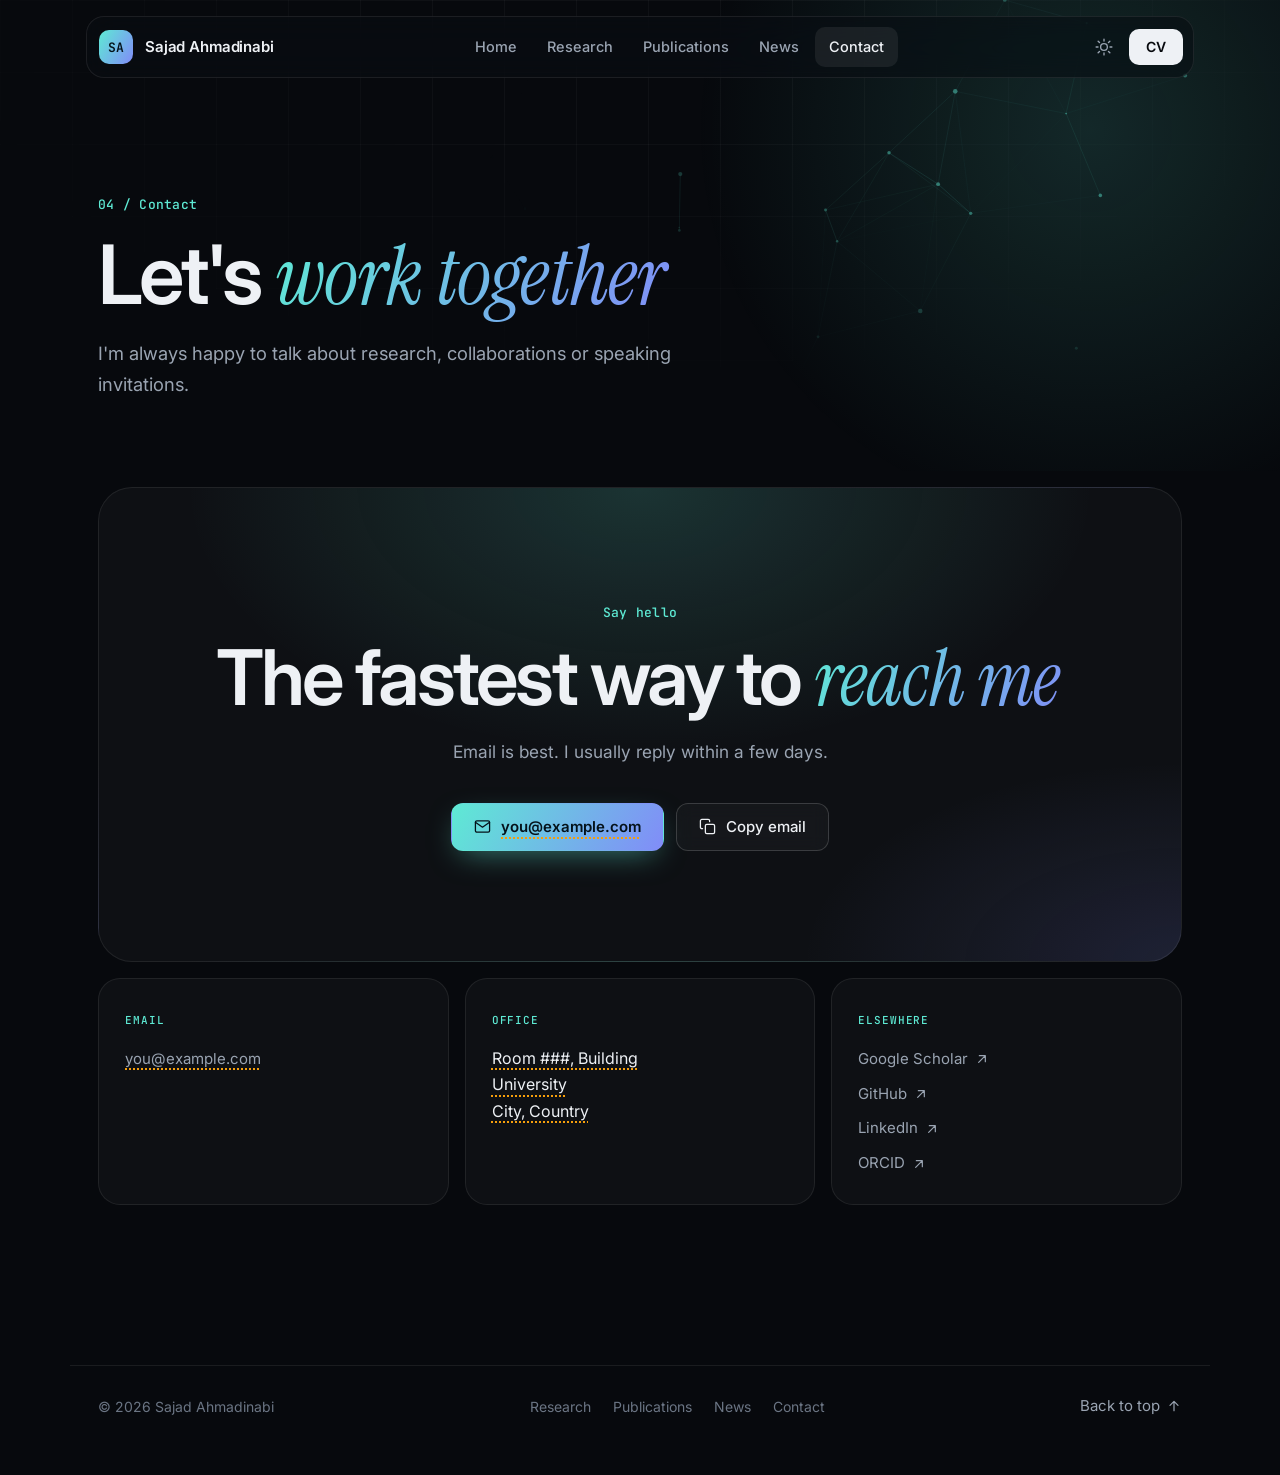
==== contact.html @ 26231489 "Split into five pages and add rocket-to-Moon scroll animation Home, Research, Publications, News and" ====
<!DOCTYPE html>
<html lang="en" data-theme="dark">
<head>
  <meta charset="utf-8">
  <meta name="viewport" content="width=device-width, initial-scale=1">
  <title>Contact · Sajad Ahmadinabi</title>
  <meta name="description" content="How to get in touch with Sajad Ahmadinabi.">
  <meta name="theme-color" content="#07090d">
  <meta property="og:type" content="website">
  <meta property="og:title" content="Contact · Sajad Ahmadinabi">
  <meta property="og:url" content="https://sajadahmadi14.github.io/contact.html">
  <script>
    (function () {
      var root = document.documentElement;
      root.classList.add('js');
      try { var t = localStorage.getItem('theme'); if (t) root.dataset.theme = t; } catch (e) {}
    })();
  </script>
  <link rel="icon" href="favicon.svg" type="image/svg+xml">
  <link rel="preconnect" href="https://fonts.googleapis.com">
  <link rel="preconnect" href="https://fonts.gstatic.com" crossorigin>
  <link href="https://fonts.googleapis.com/css2?family=Inter:wght@400;500;600;700&family=Instrument+Serif:ital@0;1&family=JetBrains+Mono:wght@400;500&display=swap" rel="stylesheet">
  <link rel="stylesheet" href="style.css">
  <script src="script.js" defer></script>
</head>
<body id="top">
  <div class="bg-grid" aria-hidden="true"></div>

  <header class="nav-wrap">
    <nav class="nav" aria-label="Main">
      <a href="index.html" class="logo" aria-label="Home">
        <span class="logo-mark">SA</span>
        <span class="logo-text">Sajad Ahmadinabi</span>
      </a>
      <div class="nav-links" id="nav-links">
        <a href="index.html">Home</a>
        <a href="research.html">Research</a>
        <a href="publications.html">Publications</a>
        <a href="news.html">News</a>
        <a href="contact.html" aria-current="page">Contact</a>
      </div>
      <div class="nav-actions">
        <button class="icon-btn" id="theme-toggle" type="button" aria-label="Switch between light and dark mode">
          <svg class="icon-sun" viewBox="0 0 24 24" aria-hidden="true"><circle cx="12" cy="12" r="4.5"/><path d="M12 1.5v2.5M12 20v2.5M4.2 4.2l1.8 1.8M18 18l1.8 1.8M1.5 12H4M20 12h2.5M4.2 19.8 6 18M18 6l1.8-1.8"/></svg>
          <svg class="icon-moon" viewBox="0 0 24 24" aria-hidden="true"><path d="M21 12.8A9 9 0 1 1 11.2 3a7 7 0 0 0 9.8 9.8z"/></svg>
        </button>
        <a class="btn btn-small" href="cv.pdf">CV</a>
        <button class="icon-btn menu-btn" id="menu-toggle" type="button" aria-label="Open menu" aria-expanded="false" aria-controls="nav-links">
          <svg viewBox="0 0 24 24" aria-hidden="true"><path d="M4 7h16M4 12h16M4 17h16"/></svg>
        </button>
      </div>
    </nav>
  </header>

  <main>
    <header class="page-hero">
      <canvas id="network" aria-hidden="true"></canvas>
      <div class="hero-glow glow-a" aria-hidden="true"></div>
      <div class="container">
        <span class="section-num reveal">04 / Contact</span>
        <h1 class="page-title reveal" style="--d:1">Let's <em>work together</em></h1>
        <p class="page-sub reveal" style="--d:2">I'm always happy to talk about research, collaborations or speaking invitations.</p>
      </div>
    </header>

    <section class="section section-tight" aria-label="Contact details">
      <div class="container">
        <!-- Your email appears 4 times on this page (search for you@example.com) and once on the home page. -->
        <div class="contact-card reveal">
          <span class="section-num">Say hello</span>
          <h2>The fastest way to <em>reach me</em></h2>
          <p>Email is best. I usually reply within a few days.</p>
          <div class="contact-actions">
            <a class="btn btn-primary" href="mailto:you@example.com">
              <svg viewBox="0 0 24 24" aria-hidden="true"><rect x="2" y="4" width="20" height="16" rx="2"/><path d="m22 6-10 7L2 6"/></svg>
              <span class="todo">you@example.com</span>
            </a>
            <button class="btn btn-ghost" id="copy-email" type="button" data-email="you@example.com">
              <svg viewBox="0 0 24 24" aria-hidden="true"><rect x="9" y="9" width="13" height="13" rx="2"/><path d="M5 15H4a2 2 0 0 1-2-2V4a2 2 0 0 1 2-2h9a2 2 0 0 1 2 2v1"/></svg>
              <span>Copy email</span>
            </button>
          </div>
        </div>

        <div class="contact-grid">
          <div class="info-card reveal">
            <span class="info-label">Email</span>
            <p><a class="text-link" href="mailto:you@example.com"><span class="todo">you@example.com</span></a></p>
          </div>
          <div class="info-card reveal" style="--d:1">
            <span class="info-label">Office</span>
            <p class="todo">Room ###, Building<br>University<br>City, Country</p>
          </div>
          <div class="info-card reveal" style="--d:2">
            <span class="info-label">Elsewhere</span>
            <!-- Replace each href="#" with your profile link -->
            <ul>
              <li><a class="text-link" href="#">Google Scholar <svg viewBox="0 0 24 24" aria-hidden="true"><path d="M7 17 17 7M8 7h9v9"/></svg></a></li>
              <li><a class="text-link" href="https://github.com/sajadahmadi14">GitHub <svg viewBox="0 0 24 24" aria-hidden="true"><path d="M7 17 17 7M8 7h9v9"/></svg></a></li>
              <li><a class="text-link" href="#">LinkedIn <svg viewBox="0 0 24 24" aria-hidden="true"><path d="M7 17 17 7M8 7h9v9"/></svg></a></li>
              <li><a class="text-link" href="#">ORCID <svg viewBox="0 0 24 24" aria-hidden="true"><path d="M7 17 17 7M8 7h9v9"/></svg></a></li>
            </ul>
          </div>
        </div>
      </div>
    </section>
  </main>

  <footer class="footer">
    <div class="container footer-inner">
      <span>© 2026 Sajad Ahmadinabi</span>
      <nav class="footer-links" aria-label="Footer">
        <a href="research.html">Research</a>
        <a href="publications.html">Publications</a>
        <a href="news.html">News</a>
        <a href="contact.html">Contact</a>
      </nav>
      <a href="#top" class="text-link">Back to top
        <svg viewBox="0 0 24 24" aria-hidden="true"><path d="M12 19V5M6 11l6-6 6 6"/></svg>
      </a>
    </div>
  </footer>
</body>
</html>
---- style.css ----
/* =========================================================
   Theme: change colors here to restyle the whole site
   ========================================================= */
:root,
[data-theme="dark"] {
  --bg: #07090d;
  --bg-2: #0d1117;
  --surface: rgba(255, 255, 255, 0.03);
  --surface-2: rgba(255, 255, 255, 0.07);
  --border: rgba(255, 255, 255, 0.08);
  --border-strong: rgba(255, 255, 255, 0.16);
  --text: #eef1f5;
  --muted: #9aa4b2;
  --faint: #6b7584;
  --accent-1: #5eead4;
  --accent-2: #818cf8;
  --on-accent: #04121a;
  --node: 94, 234, 212;         /* network + highlights, as r, g, b */
  --glow-a: rgba(94, 234, 212, 0.14);
  --glow-b: rgba(129, 140, 248, 0.14);
  --nav-bg: rgba(10, 13, 18, 0.62);
  --shadow: 0 30px 80px -30px rgba(0, 0, 0, 0.75);
  --todo-line: #f59e0b;
}

[data-theme="light"] {
  --bg: #f6f7f9;
  --bg-2: #ffffff;
  --surface: rgba(255, 255, 255, 0.75);
  --surface-2: #ffffff;
  --border: rgba(15, 23, 42, 0.09);
  --border-strong: rgba(15, 23, 42, 0.18);
  --text: #0b1220;
  --muted: #4a5568;
  --faint: #7c8796;
  --accent-1: #0d9488;
  --accent-2: #4f46e5;
  --on-accent: #ffffff;
  --node: 13, 148, 136;
  --glow-a: rgba(13, 148, 136, 0.12);
  --glow-b: rgba(79, 70, 229, 0.10);
  --nav-bg: rgba(246, 247, 249, 0.72);
  --shadow: 0 30px 70px -34px rgba(15, 23, 42, 0.35);
  --todo-line: #d97706;
}

:root {
  --grad: linear-gradient(120deg, var(--accent-1), var(--accent-2));
  --sans: "Inter", -apple-system, BlinkMacSystemFont, "Segoe UI", Roboto, Arial, sans-serif;
  --serif: "Instrument Serif", "Iowan Old Style", Georgia, serif;
  --mono: "JetBrains Mono", ui-monospace, SFMono-Regular, Menlo, monospace;
  --ease: cubic-bezier(0.2, 0.7, 0.2, 1);
}

/* Smooth fade between pages (supported browsers) */
@view-transition { navigation: auto; }
::view-transition-old(root),
::view-transition-new(root) { animation-duration: 0.35s; }

/* =========================================================
   Base
   ========================================================= */
*,
*::before,
*::after { box-sizing: border-box; }

html {
  scroll-behavior: smooth;
  scroll-padding-top: 96px;
  -webkit-text-size-adjust: 100%;
}

body {
  margin: 0;
  background: var(--bg);
  color: var(--text);
  font: 16px/1.65 var(--sans);
  -webkit-font-smoothing: antialiased;
  -moz-osx-font-smoothing: grayscale;
  transition: background-color 0.4s var(--ease), color 0.4s var(--ease);
}

::selection { background: rgba(var(--node), 0.3); }

a { color: inherit; text-decoration: none; }

/* Line icons. Illustrations use class="art" and are left alone. */
svg:not(.art) {
  width: 18px;
  height: 18px;
  fill: none;
  stroke: currentColor;
  stroke-width: 1.8;
  stroke-linecap: round;
  stroke-linejoin: round;
  flex-shrink: 0;
}

:focus-visible {
  outline: 2px solid var(--accent-1);
  outline-offset: 3px;
  border-radius: 6px;
}

.container {
  width: 100%;
  max-width: 1140px;
  margin: 0 auto;
  padding: 0 28px;
}

/* Placeholder marker: remove class="todo" once real content is in */
.todo {
  text-decoration: underline dotted var(--todo-line);
  text-decoration-thickness: 1.5px;
  text-underline-offset: 5px;
}

.gradient-text {
  background: var(--grad);
  -webkit-background-clip: text;
  background-clip: text;
  color: transparent;
}

/* Subtle grid behind the top of the page */
.bg-grid {
  position: fixed;
  inset: 0;
  z-index: -1;
  pointer-events: none;
  background-image:
    linear-gradient(var(--border) 1px, transparent 1px),
    linear-gradient(90deg, var(--border) 1px, transparent 1px);
  background-size: 72px 72px;
  -webkit-mask-image: radial-gradient(ellipse 90% 70% at 50% 0%, #000 20%, transparent 70%);
  mask-image: radial-gradient(ellipse 90% 70% at 50% 0%, #000 20%, transparent 70%);
  opacity: 0.45;
}

/* =========================================================
   Buttons & links
   ========================================================= */
.btn {
  display: inline-flex;
  align-items: center;
  gap: 10px;
  height: 48px;
  padding: 0 22px;
  border-radius: 12px;
  border: 1px solid transparent;
  font: 500 15px/1 var(--sans);
  cursor: pointer;
  white-space: nowrap;
  transition: transform 0.25s var(--ease), box-shadow 0.25s var(--ease),
              border-color 0.25s var(--ease), background-color 0.25s var(--ease), filter 0.25s var(--ease);
}
.btn svg { width: 17px; height: 17px; }
.btn:hover { transform: translateY(-2px); }

.btn-primary {
  background: var(--grad);
  color: var(--on-accent);
  font-weight: 600;
  box-shadow: 0 10px 30px -10px rgba(var(--node), 0.55);
}
.btn-primary:hover {
  box-shadow: 0 16px 40px -12px rgba(var(--node), 0.7);
  filter: brightness(1.06);
}
.btn-primary svg { transition: transform 0.25s var(--ease); }
.btn-primary:hover svg { transform: translateX(3px); }

.btn-ghost {
  background: var(--surface);
  border-color: var(--border-strong);
  color: var(--text);
  -webkit-backdrop-filter: blur(8px);
  backdrop-filter: blur(8px);
}
.btn-ghost:hover { border-color: rgba(var(--node), 0.6); }

.btn-small {
  height: 36px;
  padding: 0 16px;
  border-radius: 10px;
  font-size: 14px;
  font-weight: 600;
  background: var(--text);
  color: var(--bg);
}

.icon-btn {
  display: inline-grid;
  place-items: center;
  width: 38px;
  height: 38px;
  border-radius: 10px;
  border: 1px solid transparent;
  background: transparent;
  color: var(--muted);
  cursor: pointer;
  transition: color 0.2s, background-color 0.2s, border-color 0.2s;
}
.icon-btn:hover { color: var(--text); background: var(--surface-2); border-color: var(--border); }

[data-theme="dark"] .icon-moon,
[data-theme="light"] .icon-sun { display: none; }

.text-link {
  display: inline-flex;
  align-items: center;
  gap: 6px;
  color: var(--muted);
  font-size: 15px;
  transition: color 0.2s;
}
.text-link svg { width: 16px; height: 16px; transition: transform 0.25s var(--ease); }
.text-link:hover { color: var(--text); }
.text-link:hover svg { transform: translate(2px, -2px); }

/* =========================================================
   Navigation
   ========================================================= */
.nav-wrap {
  position: fixed;
  top: 16px;
  left: 0;
  right: 0;
  z-index: 50;
  padding: 0 16px;
}

.nav {
  position: relative;
  display: flex;
  align-items: center;
  justify-content: space-between;
  gap: 16px;
  max-width: 1108px;
  height: 62px;
  margin: 0 auto;
  padding: 0 10px 0 12px;
  border-radius: 18px;
  border: 1px solid var(--border);
  background: var(--nav-bg);
  -webkit-backdrop-filter: blur(16px) saturate(150%);
  backdrop-filter: blur(16px) saturate(150%);
  transition: box-shadow 0.3s var(--ease), border-color 0.3s var(--ease);
  view-transition-name: site-nav;
}
.nav.scrolled { box-shadow: var(--shadow); border-color: var(--border-strong); }

.logo { display: flex; align-items: center; gap: 12px; font-weight: 600; font-size: 15px; letter-spacing: -0.01em; }
.logo-mark {
  display: grid;
  place-items: center;
  width: 34px;
  height: 34px;
  border-radius: 10px;
  background: var(--grad);
  color: var(--on-accent);
  font: 600 13px/1 var(--mono);
  letter-spacing: 0;
}

.nav-links { display: flex; gap: 2px; }
.nav-links a {
  padding: 8px 14px;
  border-radius: 10px;
  color: var(--muted);
  font-size: 14.5px;
  font-weight: 500;
  transition: color 0.2s, background-color 0.2s;
}
.nav-links a:hover { color: var(--text); }
.nav-links a[aria-current="page"] { color: var(--text); background: var(--surface-2); }

.nav-actions { display: flex; align-items: center; gap: 6px; }
.menu-btn { display: none; }

/* =========================================================
   Home hero
   ========================================================= */
.hero {
  position: relative;
  min-height: 100vh;
  min-height: 100svh;
  display: flex;
  align-items: center;
  padding: 150px 0 120px;
  overflow: hidden;
}

#network {
  position: absolute;
  inset: 0;
  width: 100%;
  height: 100%;
  opacity: 0.6;
  -webkit-mask-image: radial-gradient(ellipse 70% 70% at 72% 42%, #000 10%, transparent 72%);
  mask-image: radial-gradient(ellipse 70% 70% at 72% 42%, #000 10%, transparent 72%);
}

.hero-glow {
  position: absolute;
  border-radius: 50%;
  pointer-events: none;
}
.glow-a {
  width: 900px; height: 900px;
  right: -260px; top: -320px;
  background: radial-gradient(circle, var(--glow-a) 0%, transparent 62%);
}
.glow-b {
  width: 800px; height: 800px;
  left: -340px; bottom: -420px;
  background: radial-gradient(circle, var(--glow-b) 0%, transparent 62%);
}

.hero-inner {
  position: relative;
  display: grid;
  grid-template-columns: minmax(0, 1.4fr) minmax(0, 1fr);
  gap: 72px;
  align-items: center;
}

.eyebrow {
  display: inline-flex;
  align-items: center;
  gap: 4px;
  margin: 0;
  padding: 7px 16px 7px 12px;
  border-radius: 999px;
  border: 1px solid var(--border);
  background: var(--surface);
  color: var(--muted);
  font: 500 13px/1.4 var(--mono);
  -webkit-backdrop-filter: blur(8px);
  backdrop-filter: blur(8px);
}

.pulse {
  position: relative;
  width: 8px;
  height: 8px;
  margin-right: 8px;
  border-radius: 50%;
  background: var(--accent-1);
}
.pulse::after {
  content: "";
  position: absolute;
  inset: 0;
  border-radius: 50%;
  background: var(--accent-1);
  animation: pulse 2.2s var(--ease) infinite;
}
@keyframes pulse {
  0% { transform: scale(1); opacity: 0.7; }
  100% { transform: scale(3.2); opacity: 0; }
}

h1 {
  margin: 30px 0 26px;
  font-size: clamp(3.2rem, 7.6vw, 6.4rem);
  line-height: 0.95;
  font-weight: 600;
  letter-spacing: -0.05em;
}

.tagline {
  max-width: 30ch;
  margin: 0 0 18px;
  font-size: clamp(1.3rem, 2.3vw, 1.7rem);
  line-height: 1.3;
  letter-spacing: -0.015em;
}
.tagline em {
  font-family: var(--serif);
  font-style: italic;
  font-weight: 400;
  font-size: 1.15em;
  letter-spacing: 0;
  padding-right: 0.06em;
}

.lead {
  max-width: 54ch;
  margin: 0 0 36px;
  color: var(--muted);
  font-size: 1.08rem;
}

.hero-cta { display: flex; flex-wrap: wrap; gap: 12px; }

.socials {
  display: flex;
  flex-wrap: wrap;
  gap: 10px 26px;
  margin: 40px 0 0;
  padding: 0;
  list-style: none;
}
.socials a {
  display: inline-flex;
  align-items: center;
  gap: 4px;
  color: var(--muted);
  font-size: 14.5px;
  font-weight: 500;
  transition: color 0.2s;
}
.socials a svg { width: 14px; height: 14px; opacity: 0.6; transition: transform 0.25s var(--ease), opacity 0.2s; }
.socials a:hover { color: var(--text); }
.socials a:hover svg { transform: translate(2px, -2px); opacity: 1; }

/* Photo */
.hero-photo {
  position: relative;
  justify-self: end;
  width: min(100%, 400px);
}

.photo-frame {
  position: relative;
  aspect-ratio: 4 / 5;
  padding: 1px;
  border-radius: 30px;
  background: linear-gradient(160deg, rgba(var(--node), 0.9), transparent 38%, transparent 62%, var(--accent-2));
  box-shadow: var(--shadow);
}
.photo-frame > * {
  display: block;
  width: 100%;
  height: 100%;
  border-radius: 29px;
  object-fit: cover;
}

.photo-placeholder {
  position: relative;
  display: grid;
  place-items: center;
  overflow: hidden;
  background:
    radial-gradient(circle at 28% 18%, rgba(var(--node), 0.22), transparent 55%),
    radial-gradient(circle at 80% 90%, var(--glow-b), transparent 55%),
    var(--bg-2);
}
.initials {
  font-family: var(--serif);
  font-size: clamp(5rem, 10vw, 8rem);
  line-height: 1;
  color: var(--text);
  opacity: 0.9;
}
.photo-hint {
  position: absolute;
  bottom: 18px;
  font: 12px/1 var(--mono);
  color: var(--faint);
}

.photo-badge {
  position: absolute;
  left: -36px;
  bottom: 44px;
  display: flex;
  flex-direction: column;
  gap: 4px;
  max-width: 240px;
  padding: 14px 18px;
  border-radius: 16px;
  border: 1px solid var(--border-strong);
  background: var(--nav-bg);
  -webkit-backdrop-filter: blur(14px);
  backdrop-filter: blur(14px);
  box-shadow: var(--shadow);
  animation: float 6s ease-in-out infinite;
}
.badge-label {
  font: 500 11px/1 var(--mono);
  letter-spacing: 0.08em;
  text-transform: uppercase;
  color: var(--accent-1);
}
.badge-value { font-size: 14.5px; font-weight: 500; line-height: 1.4; }

@keyframes float {
  0%, 100% { transform: translateY(0); }
  50% { transform: translateY(-8px); }
}

/* Scroll cue */
.scroll-cue {
  position: absolute;
  left: 50%;
  bottom: 32px;
  width: 1px;
  height: 56px;
  background: var(--border-strong);
  overflow: hidden;
}
.scroll-cue span {
  position: absolute;
  left: 0;
  top: -40%;
  width: 1px;
  height: 40%;
  background: var(--accent-1);
  animation: drip 2.2s var(--ease) infinite;
}
@keyframes drip {
  0% { top: -40%; }
  100% { top: 100%; }
}

/* =========================================================
   Inner page header
   ========================================================= */
.page-hero {
  position: relative;
  overflow: hidden;
  padding: 190px 0 72px;
}
.page-hero #network {
  -webkit-mask-image: radial-gradient(ellipse 60% 80% at 80% 30%, #000 10%, transparent 70%);
  mask-image: radial-gradient(ellipse 60% 80% at 80% 30%, #000 10%, transparent 70%);
}
.page-hero .container { position: relative; }

.page-title {
  margin: 18px 0 20px;
  font-size: clamp(2.8rem, 6.4vw, 5.2rem);
  line-height: 1;
  letter-spacing: -0.045em;
}
.page-sub {
  max-width: 54ch;
  margin: 0;
  color: var(--muted);
  font-size: 1.15rem;
}

/* =========================================================
   Sections
   ========================================================= */
.section { position: relative; padding: 120px 0; }
.section-tight { padding-top: 16px; }

.section-head {
  display: flex;
  align-items: flex-end;
  justify-content: space-between;
  gap: 24px;
  margin-bottom: 56px;
  padding-bottom: 28px;
  border-bottom: 1px solid var(--border);
}

.section-num {
  display: inline-block;
  font: 500 13px/1 var(--mono);
  letter-spacing: 0.02em;
  color: var(--accent-1);
}

h2 {
  margin: 14px 0 0;
  font-size: clamp(2.2rem, 4.6vw, 3.4rem);
  line-height: 1.05;
  font-weight: 600;
  letter-spacing: -0.04em;
}
h1 em,
h2 em {
  font-family: var(--serif);
  font-style: italic;
  font-weight: 400;
  letter-spacing: -0.01em;
  padding-right: 0.06em;
  background: var(--grad);
  -webkit-background-clip: text;
  background-clip: text;
  color: transparent;
}

.section-sub {
  max-width: 34ch;
  margin: 0;
  color: var(--muted);
  text-align: right;
}

/* Cards (research + explore) */
.cards {
  display: grid;
  grid-template-columns: repeat(3, minmax(0, 1fr));
  gap: 20px;
}

.card {
  position: relative;
  overflow: hidden;
  padding: 30px 28px 28px;
  border-radius: 22px;
  border: 1px solid var(--border);
  background: var(--surface);
  transition: transform 0.35s var(--ease), border-color 0.35s var(--ease), box-shadow 0.35s var(--ease);
}
.card::before {
  content: "";
  position: absolute;
  inset: 0;
  background: radial-gradient(420px circle at var(--mx, 50%) var(--my, 0%), rgba(var(--node), 0.12), transparent 45%);
  opacity: 0;
  transition: opacity 0.35s var(--ease);
  pointer-events: none;
}
.card:hover {
  transform: translateY(-6px);
  border-color: var(--border-strong);
  box-shadow: var(--shadow);
}
.card:hover::before { opacity: 1; }

.card-icon {
  display: grid;
  place-items: center;
  width: 48px;
  height: 48px;
  margin-bottom: 26px;
  border-radius: 14px;
  border: 1px solid rgba(var(--node), 0.22);
  background: rgba(var(--node), 0.08);
  color: var(--accent-1);
}
.card-icon svg { width: 22px; height: 22px; }

.card h3 {
  margin: 0 0 10px;
  font-size: 1.25rem;
  font-weight: 600;
  letter-spacing: -0.02em;
}
.card p { margin: 0 0 22px; color: var(--muted); font-size: 0.98rem; }

.tags { display: flex; flex-wrap: wrap; gap: 6px; margin: 0; padding: 0; list-style: none; }
.tags li {
  padding: 4px 10px;
  border-radius: 999px;
  border: 1px solid var(--border);
  color: var(--faint);
  font: 12px/1.5 var(--mono);
}
.tags-lg li { padding: 8px 14px; font-size: 13px; color: var(--muted); }

.explore {
  display: grid;
  grid-template-columns: repeat(4, minmax(0, 1fr));
  gap: 16px;
}
.explore-card { display: flex; flex-direction: column; min-height: 240px; }
.explore-card p { flex: 1; }
.go {
  display: inline-flex;
  align-items: center;
  gap: 6px;
  color: var(--accent-1);
  font-size: 14px;
  font-weight: 500;
}
.go svg { width: 16px; height: 16px; transition: transform 0.25s var(--ease); }
.explore-card:hover .go svg { transform: translateX(4px); }

/* Publications */
.filters { display: flex; flex-wrap: wrap; gap: 8px; margin-bottom: 28px; }
.filter {
  padding: 9px 15px;
  border-radius: 999px;
  border: 1px solid var(--border);
  background: transparent;
  color: var(--muted);
  font: 500 13px/1 var(--mono);
  cursor: pointer;
  transition: color 0.2s, background-color 0.2s, border-color 0.2s;
}
.filter:hover { color: var(--text); border-color: var(--border-strong); }
.filter.is-active { background: var(--text); border-color: var(--text); color: var(--bg); }

.pubs { margin: 0; padding: 0; list-style: none; }

.pub {
  display: grid;
  grid-template-columns: 110px minmax(0, 1fr);
  gap: 32px;
  margin: 0 -24px;
  padding: 30px 24px;
  border-radius: 20px;
  border-top: 1px solid transparent;
  transition: background-color 0.3s var(--ease), border-color 0.3s var(--ease);
}
.pub[hidden] { display: none; }
.pub + .pub { border-top-color: var(--border); }
.pub:hover,
.pub:hover + .pub { border-top-color: transparent; }
.pub:hover { background: var(--surface); }

.pub-year {
  align-self: start;
  padding-top: 4px;
  color: var(--faint);
  font: 500 14px/1.4 var(--mono);
}

.pub-title {
  margin: 0 0 8px;
  font-size: 1.28rem;
  line-height: 1.35;
  font-weight: 600;
  letter-spacing: -0.02em;
}
.pub-title a { transition: color 0.2s; }
.pub-title a:hover { color: var(--accent-1); }

.pub-authors { margin: 0 0 16px; color: var(--muted); }
.pub-authors strong { color: var(--text); font-weight: 600; }

.pub-meta { display: flex; flex-wrap: wrap; align-items: center; gap: 8px; }

.venue,
.chip {
  padding: 5px 11px;
  border-radius: 8px;
  font: 500 12px/1.4 var(--mono);
}
.venue {
  border: 1px solid rgba(var(--node), 0.25);
  background: rgba(var(--node), 0.08);
  color: var(--accent-1);
}
.chip {
  border: 1px solid var(--border);
  color: var(--muted);
  transition: color 0.2s, border-color 0.2s, background-color 0.2s;
}
.chip:hover { color: var(--text); border-color: var(--border-strong); background: var(--surface-2); }

/* News timeline */
.timeline {
  position: relative;
  margin: 0;
  padding: 0;
  list-style: none;
}
.timeline::before {
  content: "";
  position: absolute;
  left: 141px;
  top: 30px;
  bottom: 30px;
  width: 1px;
  background: linear-gradient(var(--accent-1), var(--border) 40%);
}
.timeline li {
  position: relative;
  display: grid;
  grid-template-columns: 110px minmax(0, 1fr);
  gap: 64px;
  padding: 20px 0;
}
.timeline li::after {
  content: "";
  position: absolute;
  left: 136px;
  top: 28px;
  width: 11px;
  height: 11px;
  border-radius: 50%;
  border: 2px solid var(--accent-1);
  background: var(--bg);
}
.timeline li:first-child::after {
  background: var(--accent-1);
  box-shadow: 0 0 0 6px rgba(var(--node), 0.15);
}
.timeline time {
  padding-top: 2px;
  color: var(--faint);
  font: 500 14px/1.6 var(--mono);
}
.timeline p { margin: 0; font-size: 1.06rem; }

/* Contact */
.contact-card {
  position: relative;
  overflow: hidden;
  padding: clamp(56px, 9vw, 110px) 32px;
  border-radius: 34px;
  border: 1px solid var(--border);
  background:
    radial-gradient(ellipse 60% 80% at 50% 0%, rgba(var(--node), 0.16), transparent 70%),
    radial-gradient(ellipse 50% 60% at 100% 100%, var(--glow-b), transparent 70%),
    var(--surface);
  text-align: center;
}
.contact-card h2 { font-size: clamp(2.6rem, 6.4vw, 4.8rem); margin-bottom: 18px; }
.contact-card p { max-width: 46ch; margin: 0 auto 36px; color: var(--muted); font-size: 1.08rem; }
.contact-actions { display: flex; flex-wrap: wrap; justify-content: center; gap: 12px; }

.contact-grid {
  display: grid;
  grid-template-columns: repeat(3, minmax(0, 1fr));
  gap: 16px;
  margin-top: 16px;
}
.info-card {
  padding: 26px 26px 28px;
  border-radius: 22px;
  border: 1px solid var(--border);
  background: var(--surface);
}
.info-label {
  font: 500 11px/1 var(--mono);
  letter-spacing: 0.08em;
  text-transform: uppercase;
  color: var(--accent-1);
}
.info-card p { margin: 14px 0 0; }
.info-card ul { display: grid; gap: 8px; margin: 14px 0 0; padding: 0; list-style: none; }

/* Footer */
.footer { padding: 40px 0 56px; color: var(--faint); font-size: 14px; }
.footer-inner {
  display: flex;
  flex-wrap: wrap;
  align-items: center;
  justify-content: space-between;
  gap: 16px 28px;
  padding-top: 28px;
  border-top: 1px solid var(--border);
}
.footer-links { display: flex; flex-wrap: wrap; gap: 8px 22px; }
.footer-links a { transition: color 0.2s; }
.footer-links a:hover { color: var(--text); }

/* =========================================================
   Rocket journey (home page)
   ========================================================= */
.journey {
  /* Always a night sky, even in light mode */
  --text: #eef1f5;
  --muted: #a3adbb;
  --faint: #6f7a8a;
  --border: rgba(255, 255, 255, 0.1);
  --accent-1: #5eead4;
  --accent-2: #818cf8;
  --node: 94, 234, 212;
  --grad: linear-gradient(120deg, #5eead4, #818cf8);
  position: relative;
  height: 380vh;
  color: var(--text);
}

.journey-sticky {
  position: sticky;
  top: 0;
  height: 100vh;
  height: 100svh;
  overflow: hidden;
  background:
    radial-gradient(ellipse 55% 45% at 78% 18%, rgba(129, 140, 248, 0.16), transparent 70%),
    radial-gradient(ellipse 45% 40% at 25% 95%, rgba(94, 234, 212, 0.10), transparent 70%),
    #04060b;
}

.stars {
  position: absolute;
  left: 0;
  top: 0;
  width: 100%;
  height: 130%;
  pointer-events: none;
  will-change: transform;
}

.shooting-star {
  position: absolute;
  width: 150px;
  height: 1.5px;
  border-radius: 2px;
  background: linear-gradient(90deg, transparent, rgba(255, 255, 255, 0.95));
  opacity: 0;
  pointer-events: none;
  animation: shoot 11s linear infinite;
}
.shooting-star.s1 { top: 14%; left: 6%; animation-delay: 2s; }
.shooting-star.s2 { top: 40%; left: 38%; animation-delay: 7.5s; }
@keyframes shoot {
  0% { opacity: 0; transform: translate(0, 0) rotate(18deg); }
  1.5% { opacity: 1; }
  7% { opacity: 0; transform: translate(460px, 150px) rotate(18deg); }
  100% { opacity: 0; transform: translate(460px, 150px) rotate(18deg); }
}

.journey-scene {
  /* Sits to the right of the text column */
  --scene-left: calc(max(0px, (100vw - 1140px) / 2) + 410px);
  position: absolute;
  top: 88px;                      /* clear the floating menu bar */
  left: var(--scene-left);
  width: calc(100% - var(--scene-left));
  height: calc(100% - 88px);
  overflow: visible;
}

.journey-ui {
  position: relative;
  z-index: 1;
  display: flex;
  flex-direction: column;
  justify-content: center;
  height: 100%;
  padding-top: 92px;
  padding-bottom: 20px;
  pointer-events: none;
}
.journey-ui > * { max-width: 440px; }

.journey-head h2 { font-size: clamp(2rem, 3.3vw, 2.7rem); }
.journey-sub { margin: 12px 0 0; color: var(--muted); }

.hud { display: flex; gap: 32px; margin: 22px 0 16px; }
.hud div { min-width: 0; }
.hud dt {
  font: 500 11px/1 var(--mono);
  letter-spacing: 0.08em;
  text-transform: uppercase;
  color: var(--faint);
}
.hud dd {
  margin: 8px 0 0;
  font: 500 20px/1 var(--mono);
  font-variant-numeric: tabular-nums;
  color: var(--text);
}

.mission-log { display: grid; gap: 4px; margin: 0; padding: 0; list-style: none; }
.mission-log li {
  display: grid;
  grid-template-columns: 40px minmax(0, 1fr);
  gap: 10px;
  padding: 10px 14px;
  border-radius: 14px;
  border: 1px solid transparent;
  opacity: 0.4;
  transition: opacity 0.4s var(--ease), background-color 0.4s var(--ease), border-color 0.4s var(--ease);
}
.mission-log li.done { opacity: 0.7; }
.mission-log li.active {
  opacity: 1;
  border-color: rgba(94, 234, 212, 0.35);
  background: rgba(255, 255, 255, 0.04);
}
.ml-num { font: 500 12px/1.9 var(--mono); color: var(--accent-1); }
.mission-log b { display: block; font-size: 15px; font-weight: 600; }
.mission-log p { margin: 2px 0 0; color: var(--muted); font-size: 13.5px; line-height: 1.45; }

@media (max-height: 820px) {
  .journey-sub { display: none; }
}

.journey-hint {
  position: absolute;
  left: 50%;
  bottom: 26px;
  z-index: 1;
  display: flex;
  align-items: center;
  gap: 8px;
  margin: 0;
  transform: translateX(-50%);
  color: var(--muted);
  font: 500 13px/1 var(--mono);
  transition: opacity 0.4s var(--ease);
}
.journey-hint svg { width: 16px; height: 16px; animation: nudge 1.6s ease-in-out infinite; }
.journey.launched .journey-hint { opacity: 0; }
@keyframes nudge {
  0%, 100% { transform: translateY(0); }
  50% { transform: translateY(4px); }
}

/* Illustration parts */
.marker circle {
  fill: #0b1020;
  stroke: rgba(255, 255, 255, 0.4);
  stroke-width: 2;
  transition: fill 0.4s, stroke 0.4s;
}
.marker.passed circle { fill: #5eead4; stroke: #5eead4; }
.marker text {
  font: 500 14px var(--mono);
  fill: rgba(255, 255, 255, 0.45);
  transition: fill 0.4s;
}
.marker.passed text { fill: #5eead4; }

#rocket .flame-wrap {
  opacity: 0;
  transform: scaleY(0.3);
  transform-box: fill-box;
  transform-origin: 50% 0;
  transition: opacity 0.3s, transform 0.3s;
}
.journey.flying #rocket .flame-wrap { opacity: 1; transform: scaleY(1); }
#flame {
  transform-box: fill-box;
  transform-origin: 50% 0;
  animation: flicker 0.12s ease-in-out infinite alternate;
}
@keyframes flicker {
  from { transform: scale(0.94, 0.86); }
  to { transform: scale(1.04, 1.12); }
}

.flag {
  transform: scaleY(0);
  transform-box: fill-box;
  transform-origin: 50% 100%;
  transition: transform 0.5s var(--ease) 0.15s;
}
.journey.landed .flag { transform: scaleY(1); }

.touchdown {
  opacity: 0;
  transform-box: fill-box;
  transform-origin: center;
}
.journey.landed .touchdown { animation: ring 1.4s var(--ease) forwards; }
@keyframes ring {
  0% { opacity: 0.9; transform: scale(0.3); }
  100% { opacity: 0; transform: scale(5); }
}

.moon-glow { opacity: 0.7; transition: opacity 0.8s; }
.journey.landed .moon-glow { opacity: 1; }

/* =========================================================
   Scroll-in animation
   ========================================================= */
.js .reveal {
  opacity: 0;
  transform: translateY(22px);
  transition: opacity 0.9s var(--ease), transform 0.9s var(--ease);
  transition-delay: calc(var(--d, 0) * 90ms);
}
.js .reveal.in { opacity: 1; transform: none; }

@media (prefers-reduced-motion: reduce) {
  @view-transition { navigation: none; }
  html { scroll-behavior: auto; }
  .js .reveal { opacity: 1; transform: none; transition: none; }
  .pulse::after,
  .photo-badge,
  .scroll-cue span,
  .shooting-star,
  #flame,
  .journey-hint svg { animation: none; }
}

/* =========================================================
   Responsive
   ========================================================= */
@media (max-width: 980px) {
  .hero { padding-top: 140px; }
  .hero-inner { grid-template-columns: 1fr; gap: 64px; }
  .hero-photo { justify-self: start; width: min(100%, 360px); margin-left: 36px; }
  .cards { grid-template-columns: 1fr 1fr; }
  .explore { grid-template-columns: 1fr 1fr; }
  .contact-grid { grid-template-columns: 1fr 1fr; }
  .scroll-cue { display: none; }

  /* Journey: text on top, sky scene below */
  .journey-ui { justify-content: flex-start; padding-top: 104px; }
  .journey-ui > * { max-width: 560px; }
  .journey-sub { display: none; }
  .hud { margin: 14px 0; }
  .mission-log li { display: none; }
  .mission-log li.active {
    display: grid;
    background: rgba(7, 9, 13, 0.72);
    -webkit-backdrop-filter: blur(10px);
    backdrop-filter: blur(10px);
  }
  .journey-scene { left: 0; top: auto; bottom: 0; width: 100%; height: 66%; }
}

@media (max-width: 760px) {
  .container { padding-left: 22px; padding-right: 22px; }

  .menu-btn { display: inline-grid; }
  .nav-links {
    position: absolute;
    top: calc(100% + 8px);
    left: 0;
    right: 0;
    display: none;
    flex-direction: column;
    padding: 8px;
    border-radius: 18px;
    border: 1px solid var(--border-strong);
    background: var(--bg-2);
    box-shadow: var(--shadow);
  }
  .nav.open .nav-links { display: flex; }
  .nav-links a { padding: 12px 14px; font-size: 16px; }

  .hero { padding: 128px 0 80px; }
  .hero-photo { width: min(100%, 300px); margin-left: 24px; }
  .photo-badge { left: -24px; bottom: 28px; }

  .page-hero { padding: 150px 0 48px; }

  .section { padding: 88px 0; }
  .section-tight { padding-top: 8px; }
  .section-head { flex-direction: column; align-items: flex-start; margin-bottom: 36px; }
  .section-sub { text-align: left; }

  .cards,
  .explore,
  .contact-grid { grid-template-columns: 1fr; }
  .explore-card { min-height: 0; }

  .pub { grid-template-columns: 1fr; gap: 8px; margin: 0 -16px; padding: 24px 16px; }

  .timeline::before { left: 5px; }
  .timeline li { grid-template-columns: 1fr; gap: 4px; padding: 16px 0 16px 32px; }
  .timeline li::after { left: 0; top: 22px; }

  .contact-card { border-radius: 26px; padding-left: 22px; padding-right: 22px; }

  .hud { gap: 22px; }
  .hud dd { font-size: 17px; }
}

@media (max-width: 420px) {
  .logo-text { display: none; }
  .hero-cta .btn { flex: 1 1 100%; justify-content: center; }
  .contact-actions .btn { flex: 1 1 100%; justify-content: center; }
}
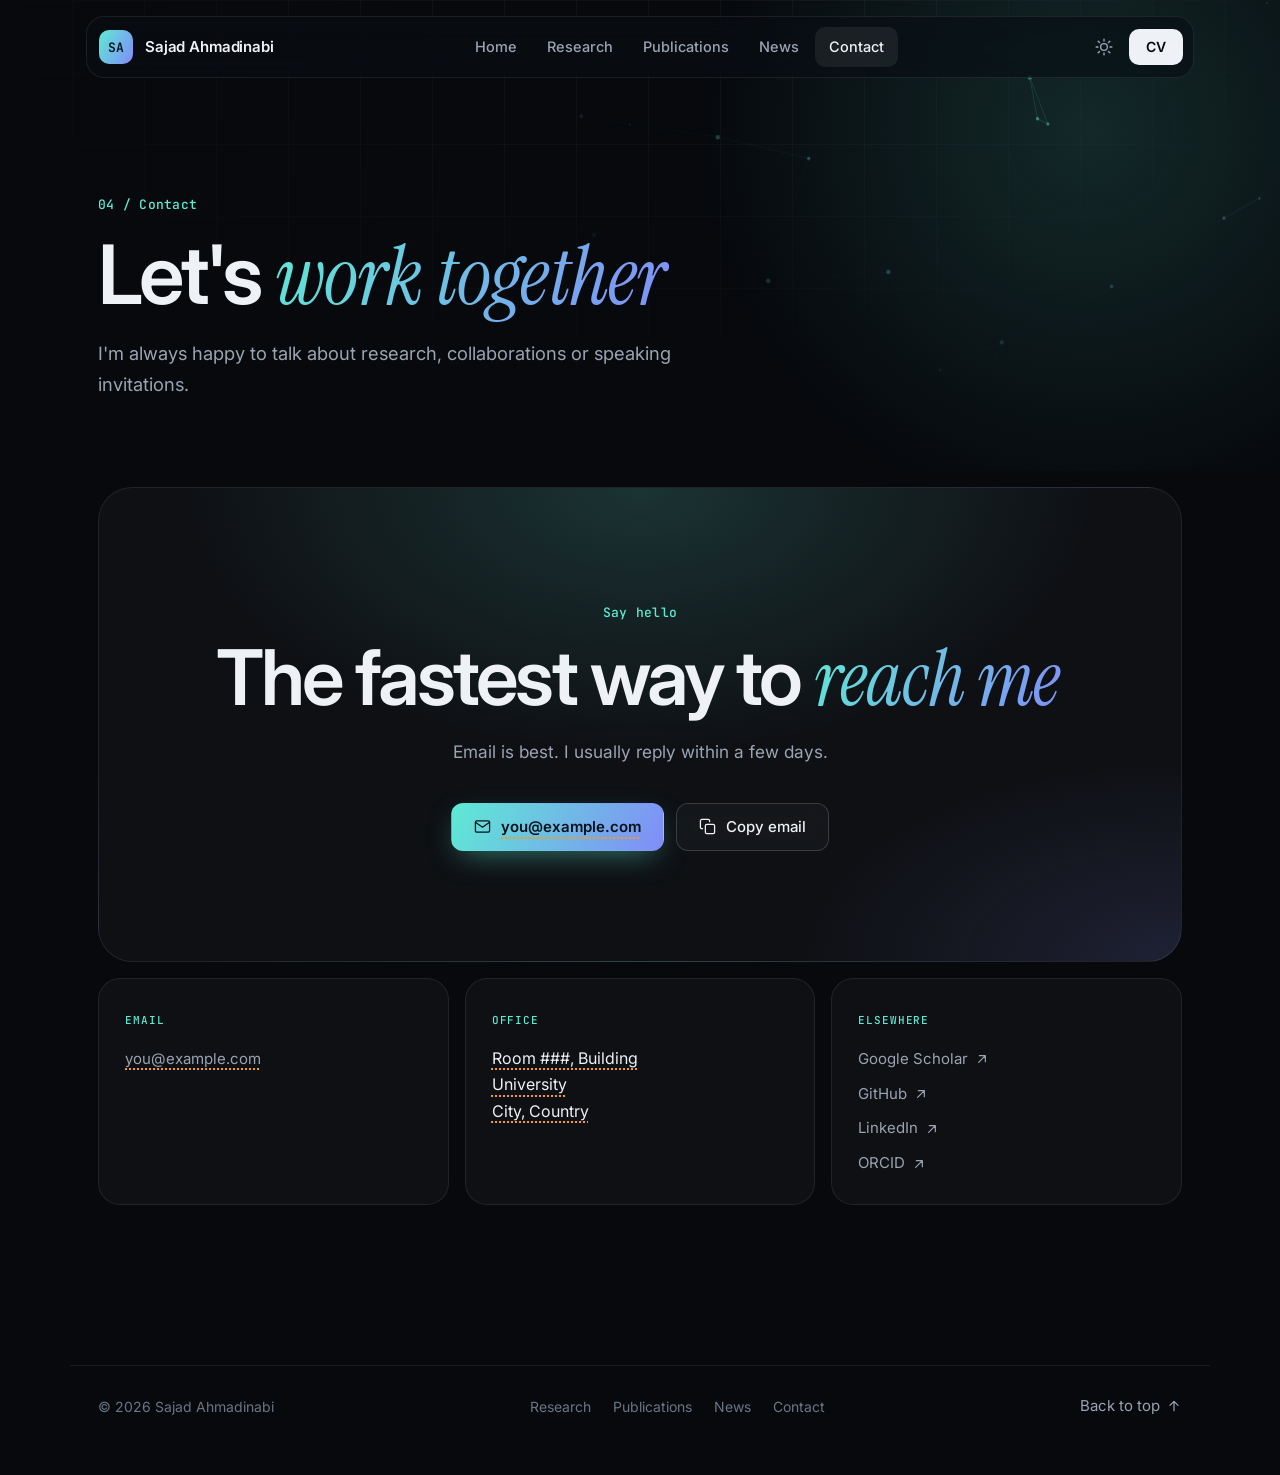
==== commit 35f57bee: "Add version tags to CSS/JS links so updates aren't cached GitHub Pages lets browsers cache files for" ====
--- a/contact.html
+++ b/contact.html
@@ -20,8 +20,8 @@
   <link rel="preconnect" href="https://fonts.googleapis.com">
   <link rel="preconnect" href="https://fonts.gstatic.com" crossorigin>
   <link href="https://fonts.googleapis.com/css2?family=Inter:wght@400;500;600;700&family=Instrument+Serif:ital@0;1&family=JetBrains+Mono:wght@400;500&display=swap" rel="stylesheet">
-  <link rel="stylesheet" href="style.css">
-  <script src="script.js" defer></script>
+  <link rel="stylesheet" href="style.css?v=3">
+  <script src="script.js?v=3" defer></script>
 </head>
 <body id="top">
   <div class="bg-grid" aria-hidden="true"></div>
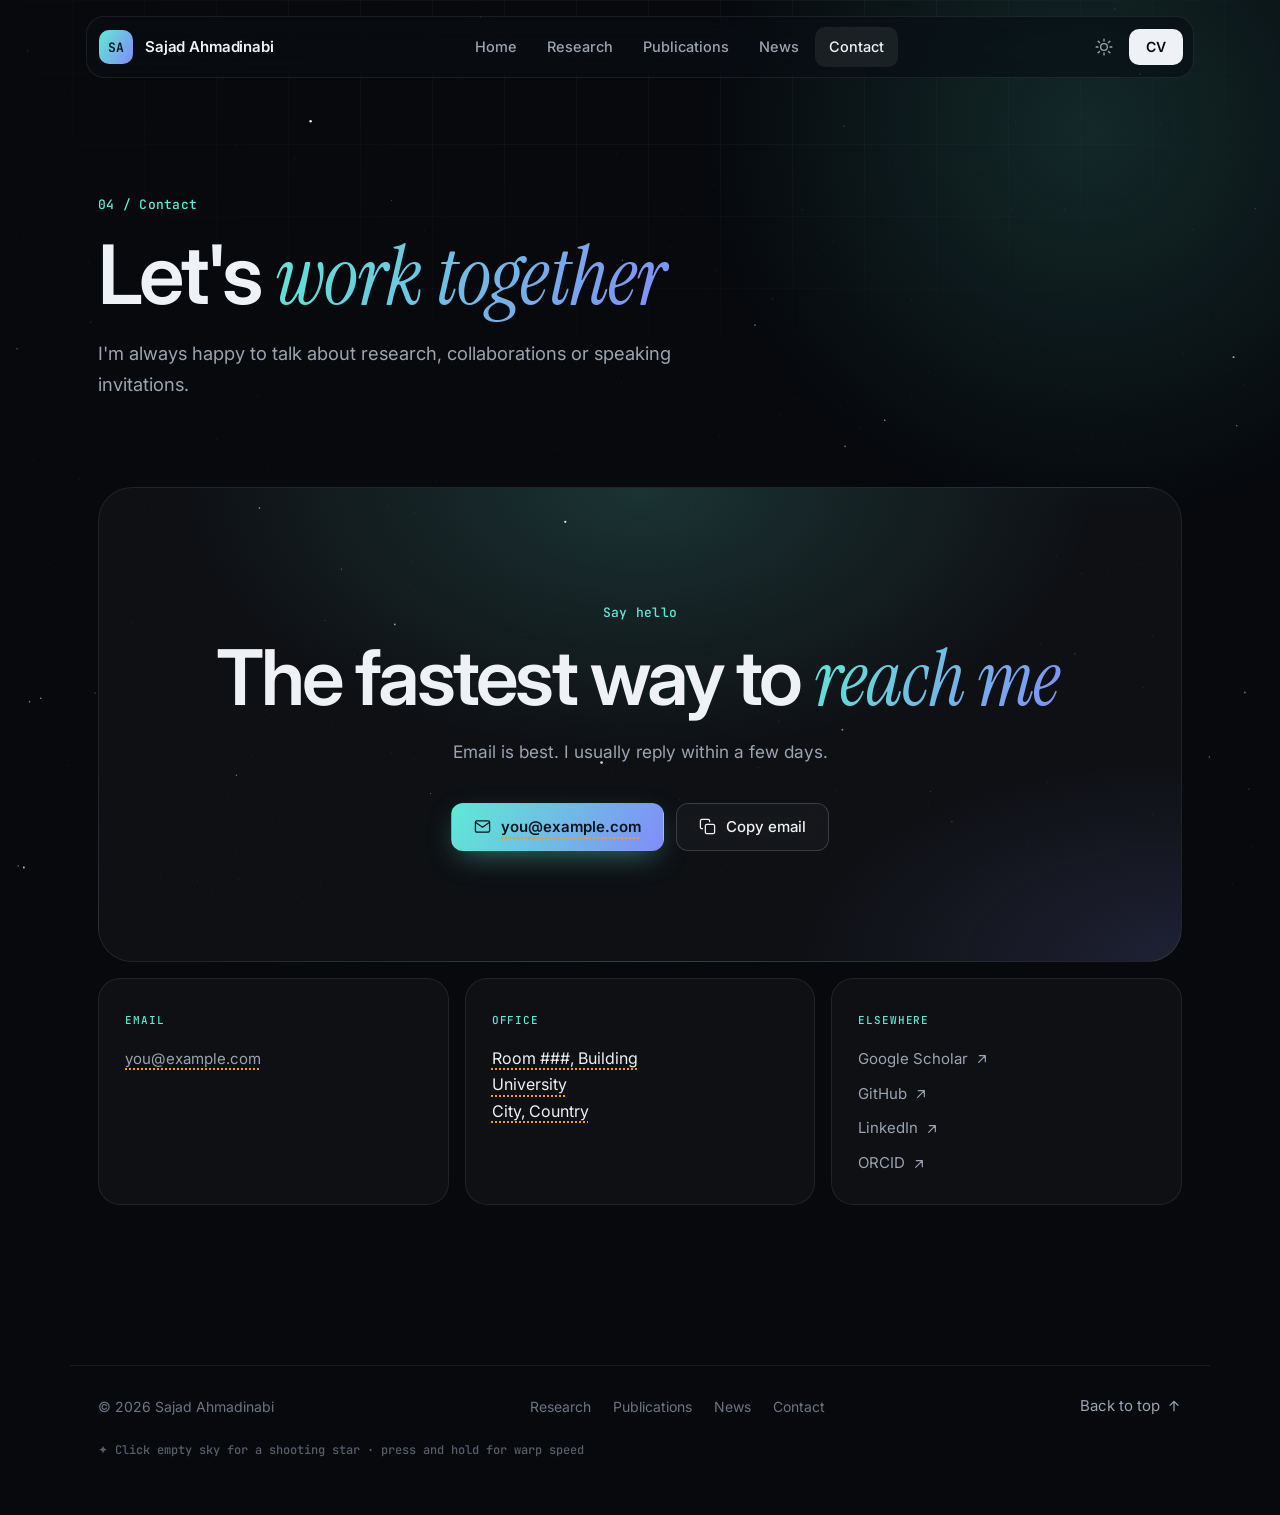
==== commit 340d140d: "Add interactive space scene and shared starfield background Home hero: the photo becomes a planet wi" ====
--- a/contact.html
+++ b/contact.html
@@ -20,11 +20,12 @@
   <link rel="preconnect" href="https://fonts.googleapis.com">
   <link rel="preconnect" href="https://fonts.gstatic.com" crossorigin>
   <link href="https://fonts.googleapis.com/css2?family=Inter:wght@400;500;600;700&family=Instrument+Serif:ital@0;1&family=JetBrains+Mono:wght@400;500&display=swap" rel="stylesheet">
-  <link rel="stylesheet" href="style.css?v=3">
-  <script src="script.js?v=3" defer></script>
+  <link rel="stylesheet" href="style.css?v=5">
+  <script src="script.js?v=5" defer></script>
 </head>
 <body id="top">
   <div class="bg-grid" aria-hidden="true"></div>
+  <canvas id="space" class="space-bg" aria-hidden="true"></canvas>
 
   <header class="nav-wrap">
     <nav class="nav" aria-label="Main">
@@ -54,7 +55,6 @@
 
   <main>
     <header class="page-hero">
-      <canvas id="network" aria-hidden="true"></canvas>
       <div class="hero-glow glow-a" aria-hidden="true"></div>
       <div class="container">
         <span class="section-num reveal">04 / Contact</span>
@@ -119,6 +119,7 @@
         <svg viewBox="0 0 24 24" aria-hidden="true"><path d="M12 19V5M6 11l6-6 6 6"/></svg>
       </a>
     </div>
+    <p class="container sky-hint">✦ Click empty sky for a shooting star · press and hold for warp speed</p>
   </footer>
 </body>
 </html>
--- a/style.css
+++ b/style.css
@@ -16,6 +16,7 @@
   --accent-2: #818cf8;
   --on-accent: #04121a;
   --node: 94, 234, 212;         /* network + highlights, as r, g, b */
+  --star: 255, 255, 255;        /* starfield on the home page */
   --glow-a: rgba(94, 234, 212, 0.14);
   --glow-b: rgba(129, 140, 248, 0.14);
   --nav-bg: rgba(10, 13, 18, 0.62);
@@ -37,6 +38,7 @@
   --accent-2: #4f46e5;
   --on-accent: #ffffff;
   --node: 13, 148, 136;
+  --star: 30, 41, 59;
   --glow-a: rgba(13, 148, 136, 0.12);
   --glow-b: rgba(79, 70, 229, 0.10);
   --nav-bg: rgba(246, 247, 249, 0.72);
@@ -122,6 +124,22 @@
   background-clip: text;
   color: transparent;
 }
+
+/* Starfield behind every page (drawn by script.js) */
+.space-bg {
+  position: fixed;
+  inset: 0;
+  z-index: -1;
+  width: 100%;
+  height: 100%;
+  pointer-events: none;
+}
+
+/* Warp speed: content eases back a little while the stars streak */
+.hero-inner,
+.page-hero .container { transition: transform 0.7s var(--ease); }
+.warping .hero-inner,
+.warping .page-hero .container { transform: scale(0.975); }
 
 /* Subtle grid behind the top of the page */
 .bg-grid {
@@ -292,16 +310,6 @@
   overflow: hidden;
 }
 
-#network {
-  position: absolute;
-  inset: 0;
-  width: 100%;
-  height: 100%;
-  opacity: 0.6;
-  -webkit-mask-image: radial-gradient(ellipse 70% 70% at 72% 42%, #000 10%, transparent 72%);
-  mask-image: radial-gradient(ellipse 70% 70% at 72% 42%, #000 10%, transparent 72%);
-}
-
 .hero-glow {
   position: absolute;
   border-radius: 50%;
@@ -416,81 +424,186 @@
 .socials a:hover { color: var(--text); }
 .socials a:hover svg { transform: translate(2px, -2px); opacity: 1; }
 
-/* Photo */
-.hero-photo {
-  position: relative;
-  justify-self: end;
-  width: min(100%, 400px);
-}
-
-.photo-frame {
-  position: relative;
-  aspect-ratio: 4 / 5;
-  padding: 1px;
-  border-radius: 30px;
-  background: linear-gradient(160deg, rgba(var(--node), 0.9), transparent 38%, transparent 62%, var(--accent-2));
-  box-shadow: var(--shadow);
-}
-.photo-frame > * {
-  display: block;
+/* ---------- Space hero: orbiting planet (the starfield is .space-bg) ---------- */
+
+.hero-space .hero-inner {
+  grid-template-columns: minmax(0, 1.2fr) minmax(0, 1fr);
+  gap: 40px;
+}
+
+.orbit-wrap {
+  justify-self: start;
+  width: min(116%, 590px);
+}
+
+.orbit-system {
+  position: relative;
+  width: 100%;
+  aspect-ratio: 600 / 380;
+  will-change: transform;
+}
+
+.orbit-rings {
+  position: absolute;
+  inset: 0;
   width: 100%;
   height: 100%;
-  border-radius: 29px;
-  object-fit: cover;
-}
-
-.photo-placeholder {
+  overflow: visible;
+  pointer-events: none;
+}
+.orbit-back { z-index: 2; }
+.orbit-front { z-index: 4; }
+.ring-back {
+  fill: none;
+  stroke: rgba(var(--node), 0.18);
+  stroke-width: 1;
+  stroke-dasharray: 3 6;
+  vector-effect: non-scaling-stroke;
+}
+.ring-front {
+  fill: none;
+  stroke: rgba(var(--node), 0.5);
+  stroke-width: 1.2;
+  vector-effect: non-scaling-stroke;
+}
+
+.planet {
+  position: absolute;
+  left: 50%;
+  top: 50%;
+  z-index: 3;
+  width: 44%;
+  aspect-ratio: 1;
+  transform: translate(-50%, -50%);
+  border-radius: 50%;
+  padding: 2px;
+  background: linear-gradient(150deg, rgba(var(--node), 0.95), transparent 45%, transparent 60%, var(--accent-2));
+  box-shadow:
+    0 0 60px -6px rgba(var(--node), 0.45),
+    0 0 140px -20px var(--glow-b);
+}
+.planet::before {
+  /* atmosphere halo */
+  content: "";
+  position: absolute;
+  inset: -14px;
+  border-radius: 50%;
+  border: 1px solid rgba(var(--node), 0.22);
+  animation: breathe 5s ease-in-out infinite;
+}
+@keyframes breathe {
+  0%, 100% { transform: scale(1); opacity: 0.6; }
+  50% { transform: scale(1.04); opacity: 1; }
+}
+
+.planet-face {
   position: relative;
   display: grid;
   place-items: center;
+  width: 100%;
+  height: 100%;
   overflow: hidden;
+  border-radius: 50%;
+  object-fit: cover;
   background:
-    radial-gradient(circle at 28% 18%, rgba(var(--node), 0.22), transparent 55%),
-    radial-gradient(circle at 80% 90%, var(--glow-b), transparent 55%),
-    var(--bg-2);
+    radial-gradient(circle at 30% 26%, rgba(var(--node), 0.35), transparent 50%),
+    radial-gradient(circle at 75% 80%, rgba(129, 140, 248, 0.35), transparent 55%),
+    repeating-linear-gradient(-18deg, transparent 0 18px, rgba(255, 255, 255, 0.025) 18px 30px),
+    #0b1424;
+  box-shadow: inset -28px -26px 60px rgba(0, 0, 0, 0.55);
 }
 .initials {
   font-family: var(--serif);
-  font-size: clamp(5rem, 10vw, 8rem);
+  font-size: clamp(3.4rem, 7vw, 5.6rem);
   line-height: 1;
+  color: #eef1f5;
+}
+
+/* Orbiting worlds (positioned by script.js) */
+.body {
+  position: absolute;
+  left: 50%;
+  top: 50%;
+  z-index: 5;
+  display: block;
+  will-change: transform, opacity;
+  border-radius: 50%;
+}
+.body-dot {
+  display: block;
+  width: var(--size, 22px);
+  height: var(--size, 22px);
+  border-radius: 50%;
+}
+.body-a { --size: 28px; }
+.body-a .body-dot {
+  background: radial-gradient(circle at 32% 30%, #ccfbf1, #14b8a6 55%, #0f3d3a);
+  box-shadow: 0 0 24px rgba(94, 234, 212, 0.5);
+}
+.body-b { --size: 20px; }
+.body-b .body-dot {
+  position: relative;
+  background: radial-gradient(circle at 32% 30%, #e0e7ff, #6366f1 55%, #1e1b4b);
+  box-shadow: 0 0 20px rgba(129, 140, 248, 0.5);
+}
+.body-b .body-dot::after {
+  /* little ring, Saturn-style */
+  content: "";
+  position: absolute;
+  left: -9px;
+  right: -9px;
+  top: 50%;
+  height: 7px;
+  margin-top: -3.5px;
+  border: 1.5px solid rgba(199, 210, 254, 0.75);
+  border-radius: 50%;
+  transform: rotate(-22deg);
+}
+.body-sat { border-radius: 6px; }
+.body-sat .sat {
+  display: block;
+  filter: drop-shadow(0 0 10px rgba(56, 189, 248, 0.45));
+  animation: spin 14s linear infinite;
+}
+@keyframes spin { to { transform: rotate(360deg); } }
+
+.body-label {
+  position: absolute;
+  left: 50%;
+  bottom: calc(100% + 12px);
+  padding: 6px 10px;
+  border-radius: 8px;
+  border: 1px solid rgba(var(--node), 0.4);
+  background: var(--bg-2);
+  box-shadow: var(--shadow);
   color: var(--text);
-  opacity: 0.9;
-}
-.photo-hint {
-  position: absolute;
-  bottom: 18px;
-  font: 12px/1 var(--mono);
+  font: 500 12.5px/1.2 var(--mono);
+  white-space: nowrap;
+  opacity: 0;
+  transform: translate(-50%, 4px);
+  pointer-events: none;
+  transition: opacity 0.25s var(--ease), transform 0.25s var(--ease);
+}
+.body:hover .body-label,
+.body:focus-visible .body-label { opacity: 1; transform: translate(-50%, 0); }
+.body:hover,
+.body:focus-visible {
+  /* beat the inline depth styles from script.js */
+  opacity: 1 !important;
+  z-index: 6 !important;
+}
+
+.space-hint {
+  margin: 14px 0 0;
+  text-align: center;
   color: var(--faint);
-}
-
-.photo-badge {
-  position: absolute;
-  left: -36px;
-  bottom: 44px;
-  display: flex;
-  flex-direction: column;
-  gap: 4px;
-  max-width: 240px;
-  padding: 14px 18px;
-  border-radius: 16px;
-  border: 1px solid var(--border-strong);
-  background: var(--nav-bg);
-  -webkit-backdrop-filter: blur(14px);
-  backdrop-filter: blur(14px);
-  box-shadow: var(--shadow);
-  animation: float 6s ease-in-out infinite;
-}
-.badge-label {
-  font: 500 11px/1 var(--mono);
-  letter-spacing: 0.08em;
-  text-transform: uppercase;
-  color: var(--accent-1);
-}
-.badge-value { font-size: 14.5px; font-weight: 500; line-height: 1.4; }
-
-@keyframes float {
-  0%, 100% { transform: translateY(0); }
-  50% { transform: translateY(-8px); }
+  font: 500 12px/1.4 var(--mono);
+}
+.hint-touch { display: none; }
+@media (hover: none) {
+  .hint-touch { display: inline; }
+  .hint-mouse { display: none; }
+  .body-label { opacity: 0.9; transform: translate(-50%, 0); }
 }
 
 /* Scroll cue */
@@ -523,12 +636,10 @@
 .page-hero {
   position: relative;
   overflow: hidden;
+  overflow: clip visible;   /* clip sideways only, so the glow fades out instead of ending in a hard edge */
   padding: 190px 0 72px;
 }
-.page-hero #network {
-  -webkit-mask-image: radial-gradient(ellipse 60% 80% at 80% 30%, #000 10%, transparent 70%);
-  mask-image: radial-gradient(ellipse 60% 80% at 80% 30%, #000 10%, transparent 70%);
-}
+.page-hero .hero-glow { z-index: -1; }
 .page-hero .container { position: relative; }
 
 .page-title {
@@ -843,6 +954,15 @@
   border-top: 1px solid var(--border);
 }
 .footer-links { display: flex; flex-wrap: wrap; gap: 8px 22px; }
+.sky-hint {
+  margin: 22px auto 0;
+  color: var(--faint);
+  font: 500 12px/1.5 var(--mono);
+  opacity: 0.8;
+}
+@media (prefers-reduced-motion: reduce) {
+  .sky-hint { display: none; }
+}
 .footer-links a { transition: color 0.2s; }
 .footer-links a:hover { color: var(--text); }
 
@@ -1064,7 +1184,8 @@
   html { scroll-behavior: auto; }
   .js .reveal { opacity: 1; transform: none; transition: none; }
   .pulse::after,
-  .photo-badge,
+  .planet::before,
+  .body-sat .sat,
   .scroll-cue span,
   .shooting-star,
   #flame,
@@ -1076,8 +1197,9 @@
    ========================================================= */
 @media (max-width: 980px) {
   .hero { padding-top: 140px; }
-  .hero-inner { grid-template-columns: 1fr; gap: 64px; }
-  .hero-photo { justify-self: start; width: min(100%, 360px); margin-left: 36px; }
+  .hero-inner,
+  .hero-space .hero-inner { grid-template-columns: 1fr; gap: 56px; }
+  .orbit-wrap { justify-self: center; width: min(100%, 520px); }
   .cards { grid-template-columns: 1fr 1fr; }
   .explore { grid-template-columns: 1fr 1fr; }
   .contact-grid { grid-template-columns: 1fr 1fr; }
@@ -1119,8 +1241,10 @@
   .nav-links a { padding: 12px 14px; font-size: 16px; }
 
   .hero { padding: 128px 0 80px; }
-  .hero-photo { width: min(100%, 300px); margin-left: 24px; }
-  .photo-badge { left: -24px; bottom: 28px; }
+  .orbit-wrap { width: 100%; }
+  .body-a { --size: 22px; }
+  .body-b { --size: 16px; }
+  .body-sat .sat { width: 30px; height: 18px; }
 
   .page-hero { padding: 150px 0 48px; }
 
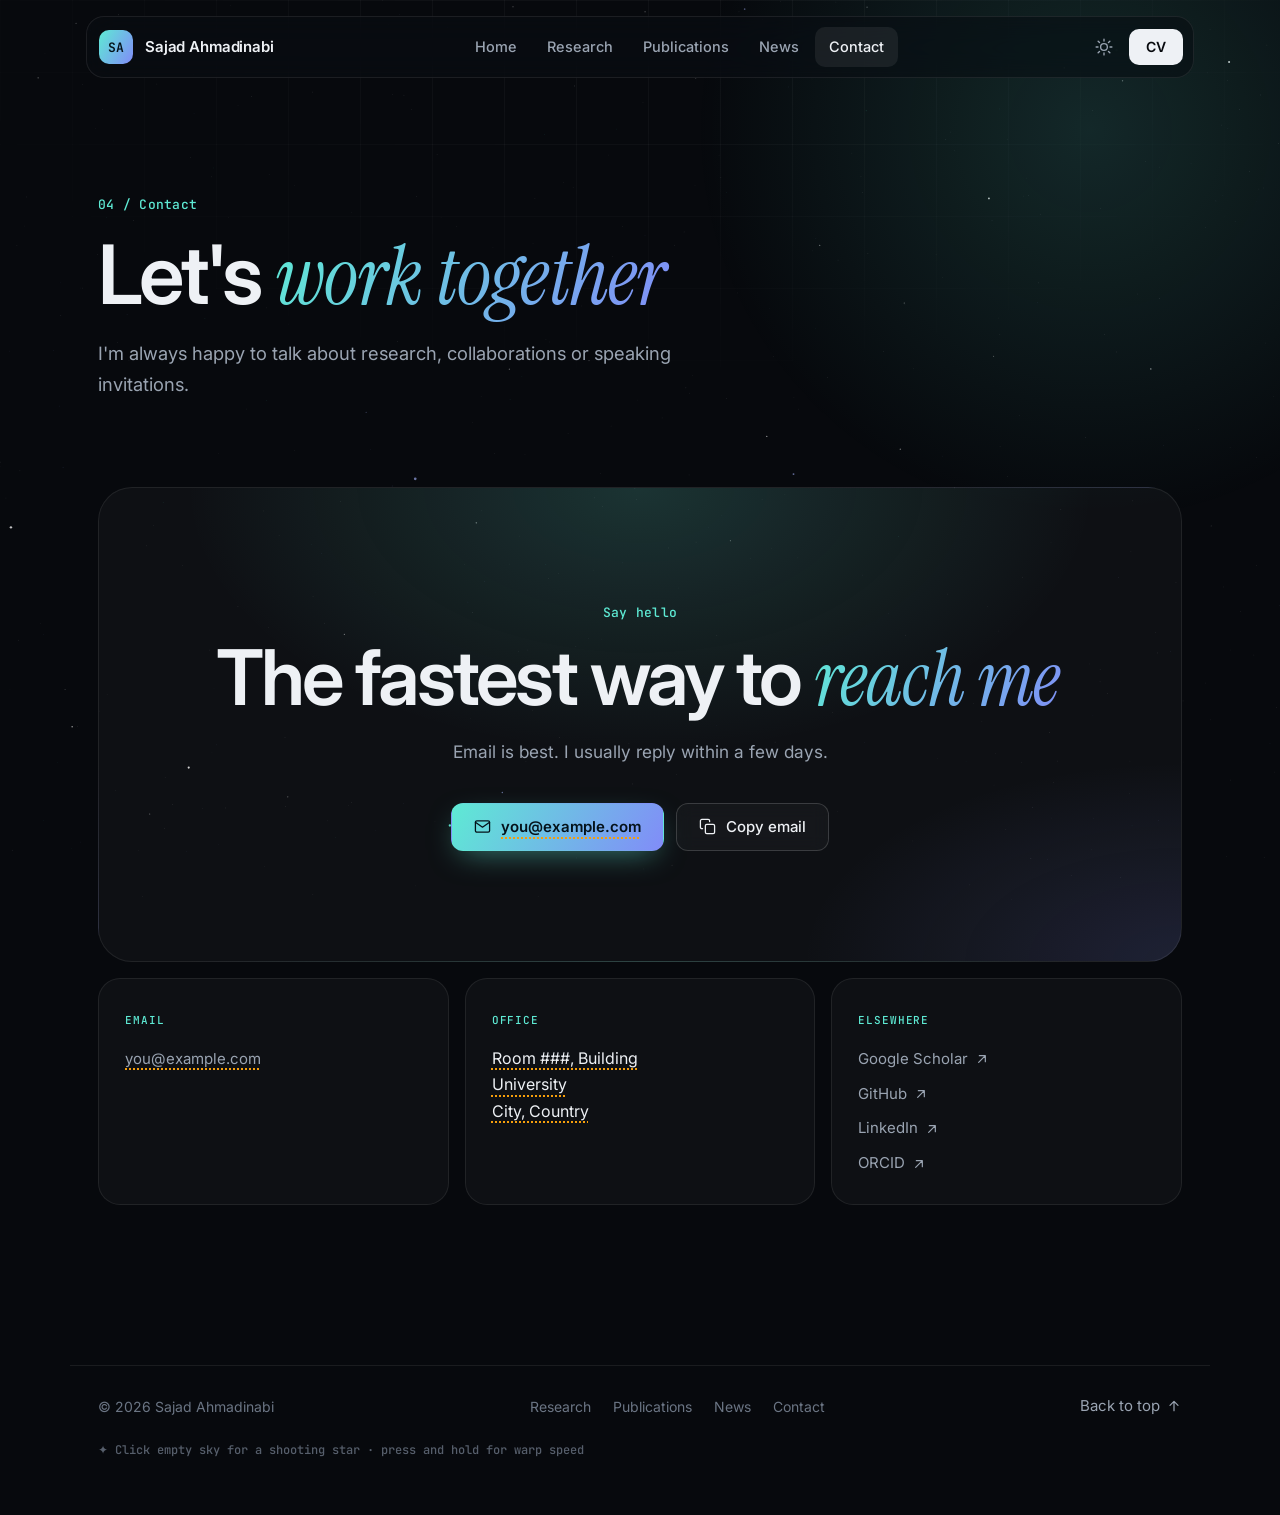
==== commit 5c89742b: "Replace the planet with an astronaut whose visor lifts on scroll The home hero now shows an astronau" ====
--- a/contact.html
+++ b/contact.html
@@ -20,8 +20,8 @@
   <link rel="preconnect" href="https://fonts.googleapis.com">
   <link rel="preconnect" href="https://fonts.gstatic.com" crossorigin>
   <link href="https://fonts.googleapis.com/css2?family=Inter:wght@400;500;600;700&family=Instrument+Serif:ital@0;1&family=JetBrains+Mono:wght@400;500&display=swap" rel="stylesheet">
-  <link rel="stylesheet" href="style.css?v=5">
-  <script src="script.js?v=5" defer></script>
+  <link rel="stylesheet" href="style.css?v=6">
+  <script src="script.js?v=6" defer></script>
 </head>
 <body id="top">
   <div class="bg-grid" aria-hidden="true"></div>
--- a/style.css
+++ b/style.css
@@ -467,57 +467,70 @@
   vector-effect: non-scaling-stroke;
 }
 
-.planet {
+
+/* Astronaut (you): floats at the centre of the orbits */
+.astronaut {
   position: absolute;
   left: 50%;
   top: 50%;
   z-index: 3;
-  width: 44%;
+  width: 54%;
+  transform: translate(-50%, -38%);   /* helmet centre sits on the orbit centre */
+}
+.astronaut::before {
+  /* soft glow behind the helmet */
+  content: "";
+  position: absolute;
+  left: 50%;
+  top: 38%;
+  z-index: -1;
+  width: 95%;
   aspect-ratio: 1;
+  border-radius: 50%;
   transform: translate(-50%, -50%);
-  border-radius: 50%;
-  padding: 2px;
-  background: linear-gradient(150deg, rgba(var(--node), 0.95), transparent 45%, transparent 60%, var(--accent-2));
-  box-shadow:
-    0 0 60px -6px rgba(var(--node), 0.45),
-    0 0 140px -20px var(--glow-b);
-}
-.planet::before {
-  /* atmosphere halo */
-  content: "";
-  position: absolute;
-  inset: -14px;
-  border-radius: 50%;
-  border: 1px solid rgba(var(--node), 0.22);
-  animation: breathe 5s ease-in-out infinite;
-}
-@keyframes breathe {
-  0%, 100% { transform: scale(1); opacity: 0.6; }
-  50% { transform: scale(1.04); opacity: 1; }
-}
-
-.planet-face {
-  position: relative;
-  display: grid;
-  place-items: center;
+  background: radial-gradient(circle, rgba(var(--node), 0.3), transparent 65%);
+}
+.astronaut > svg {
+  display: block;
   width: 100%;
-  height: 100%;
-  overflow: hidden;
-  border-radius: 50%;
-  object-fit: cover;
-  background:
-    radial-gradient(circle at 30% 26%, rgba(var(--node), 0.35), transparent 50%),
-    radial-gradient(circle at 75% 80%, rgba(129, 140, 248, 0.35), transparent 55%),
-    repeating-linear-gradient(-18deg, transparent 0 18px, rgba(255, 255, 255, 0.025) 18px 30px),
-    #0b1424;
-  box-shadow: inset -28px -26px 60px rgba(0, 0, 0, 0.55);
-}
-.initials {
-  font-family: var(--serif);
-  font-size: clamp(3.4rem, 7vw, 5.6rem);
-  line-height: 1;
-  color: #eef1f5;
-}
+  height: auto;
+  overflow: visible;
+  transform-origin: 50% 38%;
+  animation: drift 8s ease-in-out infinite;
+  -webkit-mask-image: linear-gradient(#000 80%, transparent 99%);
+  mask-image: linear-gradient(#000 80%, transparent 99%);
+}
+@keyframes drift {
+  0%, 100% { transform: translateY(0) rotate(-2.5deg); }
+  50% { transform: translateY(-8px) rotate(2.5deg); }
+}
+.astro-ph-text {
+  font: 500 11px var(--mono);
+  fill: #7c8796;
+}
+
+/* Speech bubble once the visor is fully up */
+.astro-hello {
+  position: absolute;
+  top: 2%;
+  right: -10%;
+  padding: 8px 13px;
+  border-radius: 14px 14px 14px 4px;
+  border: 1px solid rgba(var(--node), 0.45);
+  background: var(--bg-2);
+  box-shadow: var(--shadow);
+  color: var(--text);
+  font: 600 13.5px/1 var(--sans);
+  white-space: nowrap;
+  opacity: 0;
+  transform: scale(0.2);
+  transform-origin: 0% 100%;
+  transition: transform 0.45s cubic-bezier(0.3, 1.6, 0.5, 1), opacity 0.25s;
+  pointer-events: none;
+}
+.orbit-wrap.revealed .astro-hello { opacity: 1; transform: scale(1); }
+.hint-visor { transition: opacity 0.4s; }
+.orbit-wrap.revealed .hint-visor { opacity: 0; }
 
 /* Orbiting worlds (positioned by script.js) */
 .body {
@@ -594,7 +607,7 @@
 }
 
 .space-hint {
-  margin: 14px 0 0;
+  margin: 13% 0 0;      /* room for the astronaut's suit below the orbits */
   text-align: center;
   color: var(--faint);
   font: 500 12px/1.4 var(--mono);
@@ -603,7 +616,6 @@
 @media (hover: none) {
   .hint-touch { display: inline; }
   .hint-mouse { display: none; }
-  .body-label { opacity: 0.9; transform: translate(-50%, 0); }
 }
 
 /* Scroll cue */
@@ -1184,7 +1196,7 @@
   html { scroll-behavior: auto; }
   .js .reveal { opacity: 1; transform: none; transition: none; }
   .pulse::after,
-  .planet::before,
+  .astronaut > svg,
   .body-sat .sat,
   .scroll-cue span,
   .shooting-star,
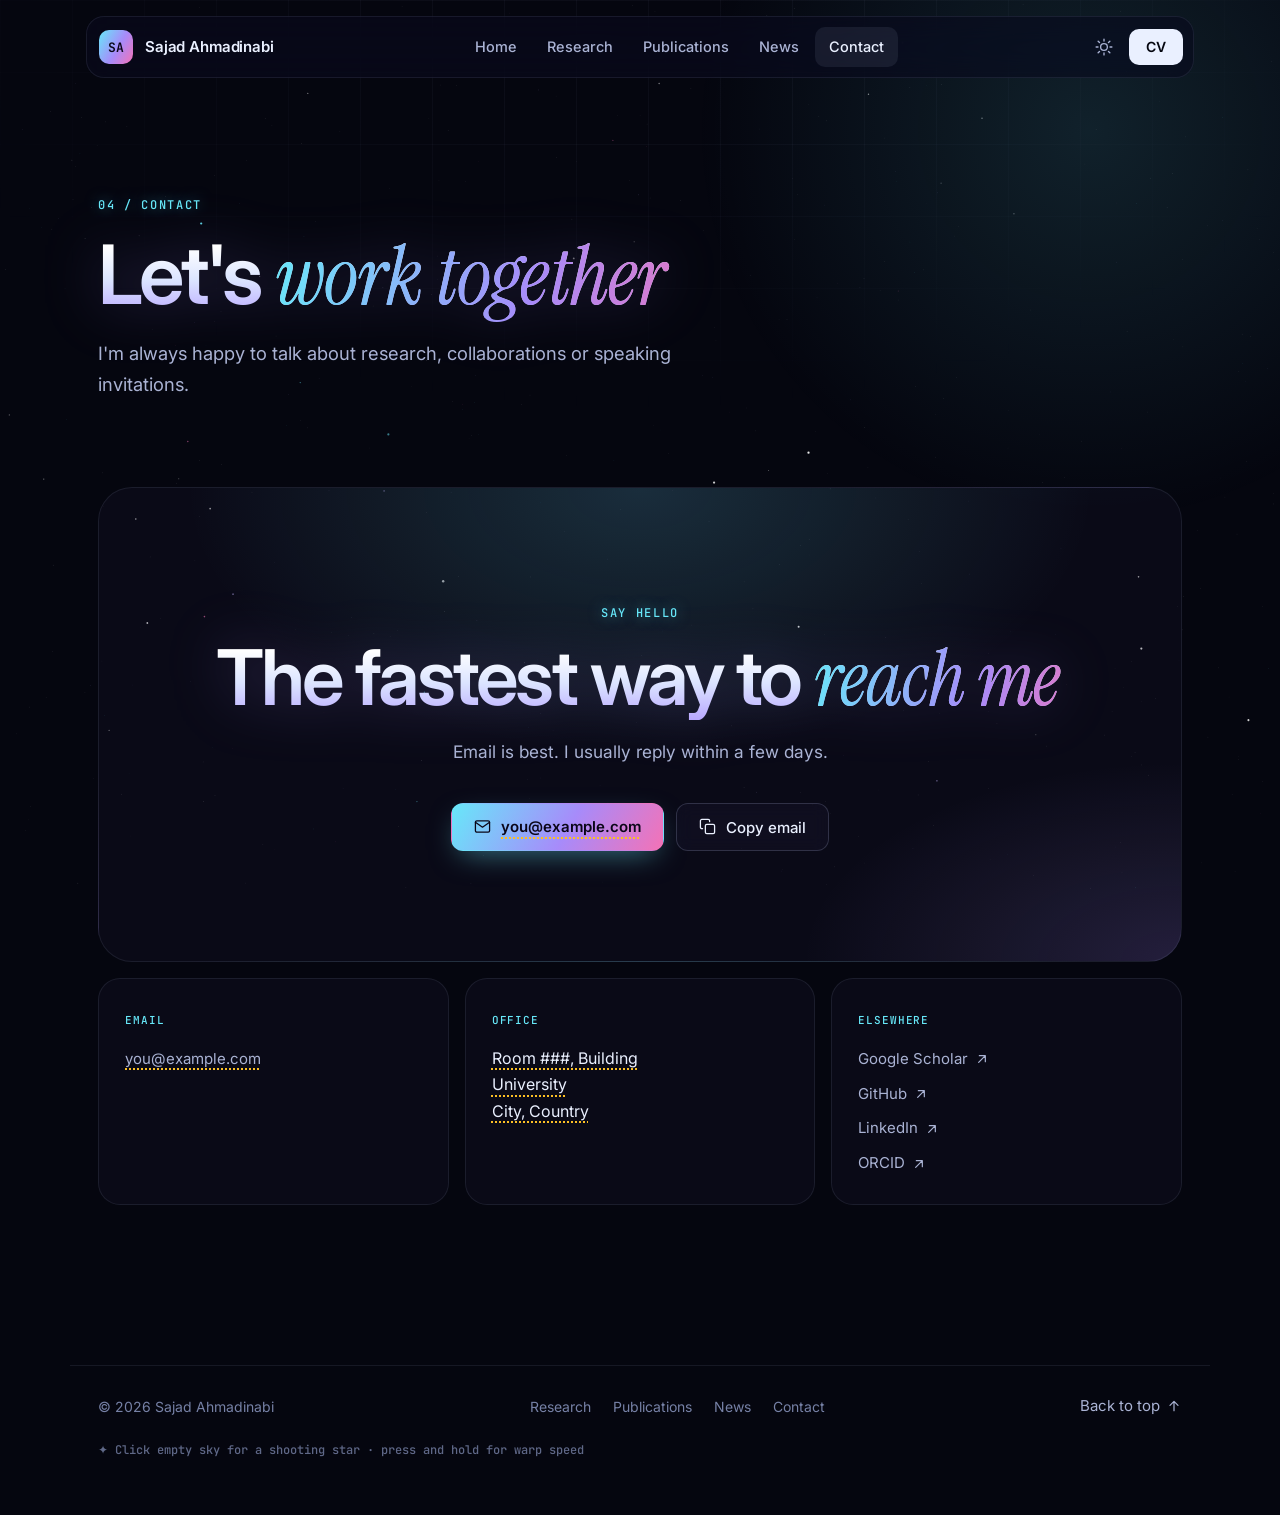
==== commit 399578de: "Switch to a nebula colour palette Titles use a starlight white-to-lavender gradient with a soft glow" ====
--- a/contact.html
+++ b/contact.html
@@ -5,7 +5,7 @@
   <meta name="viewport" content="width=device-width, initial-scale=1">
   <title>Contact · Sajad Ahmadinabi</title>
   <meta name="description" content="How to get in touch with Sajad Ahmadinabi.">
-  <meta name="theme-color" content="#07090d">
+  <meta name="theme-color" content="#05060f">
   <meta property="og:type" content="website">
   <meta property="og:title" content="Contact · Sajad Ahmadinabi">
   <meta property="og:url" content="https://sajadahmadi14.github.io/contact.html">
@@ -20,8 +20,8 @@
   <link rel="preconnect" href="https://fonts.googleapis.com">
   <link rel="preconnect" href="https://fonts.gstatic.com" crossorigin>
   <link href="https://fonts.googleapis.com/css2?family=Inter:wght@400;500;600;700&family=Instrument+Serif:ital@0;1&family=JetBrains+Mono:wght@400;500&display=swap" rel="stylesheet">
-  <link rel="stylesheet" href="style.css?v=6">
-  <script src="script.js?v=6" defer></script>
+  <link rel="stylesheet" href="style.css?v=7">
+  <script src="script.js?v=7" defer></script>
 </head>
 <body id="top">
   <div class="bg-grid" aria-hidden="true"></div>
--- a/style.css
+++ b/style.css
@@ -1,53 +1,64 @@
 /* =========================================================
    Theme: change colors here to restyle the whole site
    ========================================================= */
+/* "Nebula" palette: starlight text, cyan / violet / pink accents */
 :root,
 [data-theme="dark"] {
-  --bg: #07090d;
-  --bg-2: #0d1117;
-  --surface: rgba(255, 255, 255, 0.03);
-  --surface-2: rgba(255, 255, 255, 0.07);
-  --border: rgba(255, 255, 255, 0.08);
-  --border-strong: rgba(255, 255, 255, 0.16);
-  --text: #eef1f5;
-  --muted: #9aa4b2;
-  --faint: #6b7584;
-  --accent-1: #5eead4;
-  --accent-2: #818cf8;
-  --on-accent: #04121a;
-  --node: 94, 234, 212;         /* network + highlights, as r, g, b */
-  --star: 255, 255, 255;        /* starfield on the home page */
-  --glow-a: rgba(94, 234, 212, 0.14);
-  --glow-b: rgba(129, 140, 248, 0.14);
-  --nav-bg: rgba(10, 13, 18, 0.62);
+  --bg: #05060f;                /* deep space navy */
+  --bg-2: #0c0e1f;
+  --surface: rgba(167, 139, 250, 0.035);
+  --surface-2: rgba(199, 210, 254, 0.08);
+  --border: rgba(199, 210, 254, 0.09);
+  --border-strong: rgba(199, 210, 254, 0.18);
+  --text: #eaf0ff;              /* starlight white */
+  --muted: #aab3d4;             /* lavender grey */
+  --faint: #7681a6;
+  --accent-1: #67e8f9;          /* cyan */
+  --accent-2: #a78bfa;          /* violet */
+  --accent-3: #f472b6;          /* nebula pink */
+  --on-accent: #0a0618;
+  --node: 103, 232, 249;        /* cyan, as r, g, b (rings, glows, highlights) */
+  --star: 255, 255, 255;        /* starfield colour */
+  --glow-a: rgba(103, 232, 249, 0.12);
+  --glow-b: rgba(167, 139, 250, 0.16);
+  --nav-bg: rgba(10, 10, 28, 0.62);
   --shadow: 0 30px 80px -30px rgba(0, 0, 0, 0.75);
-  --todo-line: #f59e0b;
+  --todo-line: #fbbf24;
+  --title-grad: linear-gradient(180deg, #ffffff 15%, #dbe4ff 55%, #b9a8ff 100%);
+  --title-glow: drop-shadow(0 0 28px rgba(167, 139, 250, 0.28));
+  --label-glow: 0 0 14px rgba(103, 232, 249, 0.55);
 }
 
 [data-theme="light"] {
-  --bg: #f6f7f9;
+  --bg: #f5f6fb;
   --bg-2: #ffffff;
   --surface: rgba(255, 255, 255, 0.75);
   --surface-2: #ffffff;
-  --border: rgba(15, 23, 42, 0.09);
-  --border-strong: rgba(15, 23, 42, 0.18);
-  --text: #0b1220;
-  --muted: #4a5568;
-  --faint: #7c8796;
-  --accent-1: #0d9488;
-  --accent-2: #4f46e5;
+  --border: rgba(30, 27, 75, 0.09);
+  --border-strong: rgba(30, 27, 75, 0.18);
+  --text: #0d0f26;
+  --muted: #4a4f72;
+  --faint: #737899;
+  --accent-1: #0891b2;
+  --accent-2: #7c3aed;
+  --accent-3: #db2777;
   --on-accent: #ffffff;
-  --node: 13, 148, 136;
-  --star: 30, 41, 59;
-  --glow-a: rgba(13, 148, 136, 0.12);
-  --glow-b: rgba(79, 70, 229, 0.10);
-  --nav-bg: rgba(246, 247, 249, 0.72);
-  --shadow: 0 30px 70px -34px rgba(15, 23, 42, 0.35);
+  --node: 8, 145, 178;
+  --star: 49, 46, 129;
+  --glow-a: rgba(8, 145, 178, 0.10);
+  --glow-b: rgba(124, 58, 237, 0.10);
+  --nav-bg: rgba(245, 246, 251, 0.75);
+  --shadow: 0 30px 70px -34px rgba(30, 27, 75, 0.35);
   --todo-line: #d97706;
+  --title-grad: linear-gradient(180deg, #0d0f26 30%, #3b2f86 100%);
+  --title-glow: none;
+  --label-glow: none;
 }
 
 :root {
-  --grad: linear-gradient(120deg, var(--accent-1), var(--accent-2));
+  --grad: linear-gradient(120deg, var(--accent-1), var(--accent-2) 55%, var(--accent-3));
+  /* Shimmering gradient for highlighted words (wraps back to cyan so it can slide) */
+  --grad-text: linear-gradient(100deg, var(--accent-1), var(--accent-2) 30%, var(--accent-3) 55%, var(--accent-2) 75%, var(--accent-1));
   --sans: "Inter", -apple-system, BlinkMacSystemFont, "Segoe UI", Roboto, Arial, sans-serif;
   --serif: "Instrument Serif", "Iowan Old Style", Georgia, serif;
   --mono: "JetBrains Mono", ui-monospace, SFMono-Regular, Menlo, monospace;
@@ -82,7 +93,7 @@
   transition: background-color 0.4s var(--ease), color 0.4s var(--ease);
 }
 
-::selection { background: rgba(var(--node), 0.3); }
+::selection { background: rgba(167, 139, 250, 0.35); }
 
 a { color: inherit; text-decoration: none; }
 
@@ -118,11 +129,20 @@
   text-underline-offset: 5px;
 }
 
-.gradient-text {
-  background: var(--grad);
+/* Highlighted words: cyan → violet → pink nebula that slowly shimmers */
+.gradient-text,
+h1 em,
+h2 em {
+  background: var(--grad-text);
+  background-size: 220% 100%;
   -webkit-background-clip: text;
   background-clip: text;
   color: transparent;
+  animation: nebula 9s ease-in-out infinite alternate;
+}
+@keyframes nebula {
+  from { background-position: 0% 50%; }
+  to { background-position: 100% 50%; }
 }
 
 /* Starfield behind every page (drawn by script.js) */
@@ -234,7 +254,7 @@
   transition: color 0.2s;
 }
 .text-link svg { width: 16px; height: 16px; transition: transform 0.25s var(--ease); }
-.text-link:hover { color: var(--text); }
+.text-link:hover { color: var(--accent-1); text-shadow: var(--label-glow); }
 .text-link:hover svg { transform: translate(2px, -2px); }
 
 /* =========================================================
@@ -378,6 +398,16 @@
   letter-spacing: -0.05em;
 }
 
+/* Titles glow like starlight: white fading to lavender */
+h1,
+h2 {
+  background: var(--title-grad);
+  -webkit-background-clip: text;
+  background-clip: text;
+  color: transparent;
+  filter: var(--title-glow);
+}
+
 .tagline {
   max-width: 30ch;
   margin: 0 0 18px;
@@ -421,7 +451,7 @@
   transition: color 0.2s;
 }
 .socials a svg { width: 14px; height: 14px; opacity: 0.6; transition: transform 0.25s var(--ease), opacity 0.2s; }
-.socials a:hover { color: var(--text); }
+.socials a:hover { color: var(--accent-1); text-shadow: var(--label-glow); }
 .socials a:hover svg { transform: translate(2px, -2px); opacity: 1; }
 
 /* ---------- Space hero: orbiting planet (the starfield is .space-bg) ---------- */
@@ -685,9 +715,11 @@
 
 .section-num {
   display: inline-block;
-  font: 500 13px/1 var(--mono);
-  letter-spacing: 0.02em;
+  font: 500 12px/1 var(--mono);
+  letter-spacing: 0.14em;
+  text-transform: uppercase;
   color: var(--accent-1);
+  text-shadow: var(--label-glow);
 }
 
 h2 {
@@ -704,10 +736,6 @@
   font-weight: 400;
   letter-spacing: -0.01em;
   padding-right: 0.06em;
-  background: var(--grad);
-  -webkit-background-clip: text;
-  background-clip: text;
-  color: transparent;
 }
 
 .section-sub {
@@ -983,14 +1011,18 @@
    ========================================================= */
 .journey {
   /* Always a night sky, even in light mode */
-  --text: #eef1f5;
-  --muted: #a3adbb;
-  --faint: #6f7a8a;
-  --border: rgba(255, 255, 255, 0.1);
-  --accent-1: #5eead4;
-  --accent-2: #818cf8;
-  --node: 94, 234, 212;
-  --grad: linear-gradient(120deg, #5eead4, #818cf8);
+  --text: #eaf0ff;
+  --muted: #aab3d4;
+  --faint: #7681a6;
+  --border: rgba(199, 210, 254, 0.1);
+  --accent-1: #67e8f9;
+  --accent-2: #a78bfa;
+  --accent-3: #f472b6;
+  --node: 103, 232, 249;
+  --grad-text: linear-gradient(100deg, #67e8f9, #a78bfa 30%, #f472b6 55%, #a78bfa 75%, #67e8f9);
+  --title-grad: linear-gradient(180deg, #ffffff 15%, #dbe4ff 55%, #b9a8ff 100%);
+  --title-glow: drop-shadow(0 0 28px rgba(167, 139, 250, 0.28));
+  --label-glow: 0 0 14px rgba(103, 232, 249, 0.55);
   position: relative;
   height: 380vh;
   color: var(--text);
@@ -1003,9 +1035,10 @@
   height: 100svh;
   overflow: hidden;
   background:
-    radial-gradient(ellipse 55% 45% at 78% 18%, rgba(129, 140, 248, 0.16), transparent 70%),
-    radial-gradient(ellipse 45% 40% at 25% 95%, rgba(94, 234, 212, 0.10), transparent 70%),
-    #04060b;
+    radial-gradient(ellipse 55% 45% at 78% 18%, rgba(167, 139, 250, 0.17), transparent 70%),
+    radial-gradient(ellipse 40% 35% at 95% 70%, rgba(244, 114, 182, 0.07), transparent 70%),
+    radial-gradient(ellipse 45% 40% at 25% 95%, rgba(103, 232, 249, 0.10), transparent 70%),
+    #04050d;
 }
 
 .stars {
@@ -1093,7 +1126,7 @@
 .mission-log li.done { opacity: 0.7; }
 .mission-log li.active {
   opacity: 1;
-  border-color: rgba(94, 234, 212, 0.35);
+  border-color: rgba(103, 232, 249, 0.35);
   background: rgba(255, 255, 255, 0.04);
 }
 .ml-num { font: 500 12px/1.9 var(--mono); color: var(--accent-1); }
@@ -1132,13 +1165,13 @@
   stroke-width: 2;
   transition: fill 0.4s, stroke 0.4s;
 }
-.marker.passed circle { fill: #5eead4; stroke: #5eead4; }
+.marker.passed circle { fill: #67e8f9; stroke: #67e8f9; }
 .marker text {
   font: 500 14px var(--mono);
   fill: rgba(255, 255, 255, 0.45);
   transition: fill 0.4s;
 }
-.marker.passed text { fill: #5eead4; }
+.marker.passed text { fill: #67e8f9; }
 
 #rocket .flame-wrap {
   opacity: 0;
@@ -1197,6 +1230,9 @@
   .js .reveal { opacity: 1; transform: none; transition: none; }
   .pulse::after,
   .astronaut > svg,
+  .gradient-text,
+  h1 em,
+  h2 em,
   .body-sat .sat,
   .scroll-cue span,
   .shooting-star,
